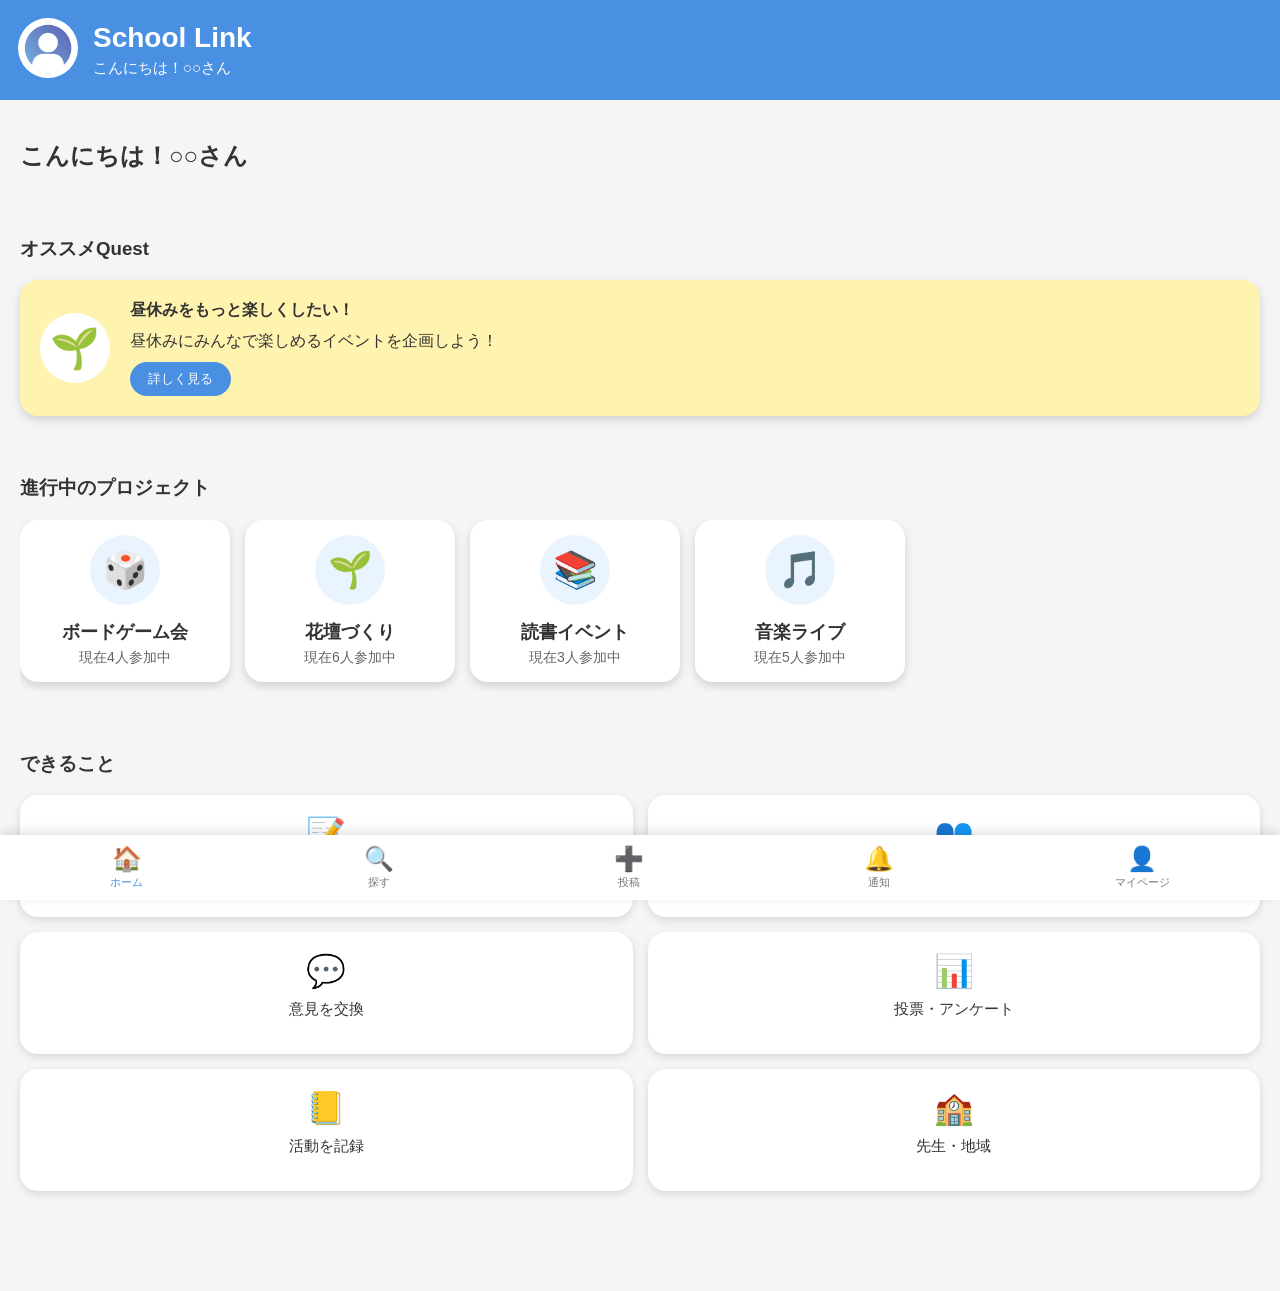
==== home.html @ 44b57c44 "Add files via upload" ====
<!DOCTYPE html>
<html lang="ja">

<head>
    <meta charset="UTF-8">
    <meta name="viewport" content="width=device-width, initial-scale=1.0">

    <title>School Link</title>

    <link rel="stylesheet" href="style.css">
</head>

<body>

<header>

    <div class="profile">

        <img src="images/user.png" alt="プロフィール">

    </div>

    <div class="title">

        <h1>School Link</h1>

        <p>こんにちは！○○さん</p>

    </div>

</header>

<main>

    <section class="greeting">
        <h2>こんにちは！○○さん</h2>
    </section>

    <section class="recommend">

    <h3>オススメQuest</h3>

    <div class="quest-card">

        <div class="quest-image">
            🌱
        </div>

        <div class="quest-text">

            <h4>昼休みをもっと楽しくしたい！</h4>

            <p>
                昼休みにみんなで楽しめるイベントを企画しよう！
            </p>

            <button>
                詳しく見る
            </button>

        </div>

    </div>

</section>

   <section class="projects">

    <h3>進行中のプロジェクト</h3>

    <div class="project-list">

        <div class="project-card">

            <div class="project-image">🎲</div>

            <h4>ボードゲーム会</h4>

            <p>現在4人参加中</p>

        </div>

        <div class="project-card">

            <div class="project-image">🌱</div>

            <h4>花壇づくり</h4>

            <p>現在6人参加中</p>

        </div>

        <div class="project-card">

            <div class="project-image">📚</div>

            <h4>読書イベント</h4>

            <p>現在3人参加中</p>

        </div>

        <div class="project-card">

         <div class="project-image">🎵</div>

         <h4>音楽ライブ</h4>

         <p>現在5人参加中</p>

        </div>

    </div>

</section>

<section class="menu">

    <h3>できること</h3>

    <div class="menu-grid">

        <a href="pages/post.html" class="menu-card">
            📝
            <p>Questを投稿</p>
        </a>

        <a href="pages/recruit.html" class="menu-card">
            👥
            <p>仲間を集める</p>
        </a>

        <a href="pages/discussion.html" class="menu-card">
            💬
            <p>意見を交換</p>
        </a>

        <a href="pages/vote.html" class="menu-card">
            📊
            <p>投票・アンケート</p>
        </a>

        <a href="pages/record.html" class="menu-card">
            📒
            <p>活動を記録</p>
        </a>

        <a href="pages/connect.html" class="menu-card">
            🏫
            <p>先生・地域</p>
        </a>

    </div>

</section>

</main>

<nav>

    <a href="index.html" class="active">
        <span>🏠</span>
        <small>ホーム</small>
    </a>

    <a href="pages/search.html">
        <span>🔍</span>
        <small>探す</small>
    </a>

    <a href="pages/post.html">
        <span>➕</span>
        <small>投稿</small>
    </a>

    <a href="pages/notice.html">
        <span>🔔</span>
        <small>通知</small>
    </a>

    <a href="pages/mypage.html">
        <span>👤</span>
        <small>マイページ</small>
    </a>

</nav>

<script src="script.js"></script>

</body>

</html>
---- style.css ----
/* 全体 */
body{
    margin:0;
    font-family:"Yu Gothic","Meiryo",sans-serif;
    background:#f5f5f5;
    color:#333;
}

/* ヘッダー */
header{
    background:#4A90E2;
    color:white;
    display:flex;
    align-items:center;
    gap:15px;
    padding:18px;

}

.profile img{

    width:60px;
    height:60px;
    border-radius:50%;
    object-fit:cover;
    background:white;

}

.title h1{

    margin:0;
    font-size:28px;

}

.title p{

    margin-top:5px;
    margin-bottom:0;
    font-size:15px;

}


/* 各エリア */
section{
    padding:20px;
}

/* あいさつ */
.greeting h2{
    margin-bottom:5px;
}

.greeting p{
    color:#666;
}

/* Questカード */
.quest-card{

    background:#FFF3B0;

    border-radius:18px;

    padding:20px;

    display:flex;

    gap:20px;

    align-items:center;

    box-shadow:0 4px 10px rgba(0,0,0,.15);

}

.quest-card h4{
    margin-top:0;
}

.quest-image{

    width:70px;

    height:70px;

    background:white;

    border-radius:50%;

    display:flex;

    justify-content:center;

    align-items:center;

    font-size:40px;

}

.quest-text{

    flex:1;

}

.quest-text h4{

    margin:0;

}

.quest-text p{

    margin:10px 0;

}

.quest-text button{

    background:#4A90E2;

    color:white;

    border:none;

    border-radius:20px;

    padding:8px 18px;

    cursor:pointer;

}

/* プロジェクト一覧 */
.project-list{

    display:flex;

    gap:15px;

    overflow-x:auto;

    scroll-behavior:smooth;

    padding-bottom:10px;

    -webkit-overflow-scrolling:touch;

}

.project-list::-webkit-scrollbar{

    display:none;

}

/* プロジェクトカード */
.project-card{

    min-width:180px;

    background:white;

    border-radius:18px;

    padding:15px;

    box-shadow:0 4px 10px rgba(0,0,0,.15);

    flex-shrink:0;

    text-align:center;

}

.project-image{

    width:70px;

    height:70px;

    margin:0 auto 15px;

    background:#EAF4FF;

    border-radius:50%;

    display:flex;

    justify-content:center;

    align-items:center;

    font-size:36px;

}

.project-card h4{

    margin:10px 0 5px;

    font-size:18px;

}

.project-card p{

    margin:0;

    color:#666;

    font-size:14px;

}

/* ===== 下部ナビ ===== */

nav{

    position:fixed;

    bottom:0;

    left:0;

    width:100%;

    background:white;

    display:flex;

    justify-content:space-around;

    align-items:center;

    padding:10px 0;

    box-shadow:0 -3px 10px rgba(0,0,0,.12);

}

nav a{

    display:flex;

    flex-direction:column;

    align-items:center;

    text-decoration:none;

    color:#777;

    font-size:13px;

}

nav span{

    font-size:24px;

    margin-bottom:3px;

}

nav a.active{

    color:#4A90E2;

}

/* ===== できること ===== */

.menu{

    padding-bottom:100px;

}

.menu-grid{

    display:grid;

    grid-template-columns:repeat(2,1fr);

    gap:15px;

}

.menu-card{

    background:white;

    border-radius:18px;

    padding:20px;

    text-align:center;

    text-decoration:none;

    color:#333;

    box-shadow:0 3px 8px rgba(0,0,0,.12);

    font-size:32px;

}

.menu-card p{

    font-size:15px;

    margin-top:10px;

}
/* ===== 入力フォーム ===== */

.form-card{

    background:white;

    border-radius:18px;

    padding:20px;

    box-shadow:0 3px 10px rgba(0,0,0,.12);

}

.form-card label{

    display:block;

    margin-top:15px;

    margin-bottom:8px;

    font-weight:bold;

}

.form-card input,
.form-card textarea{

    width:100%;

    padding:12px;

    border:1px solid #ccc;

    border-radius:10px;

    box-sizing:border-box;

    font-size:15px;

}

.form-card textarea{

    height:120px;

    resize:none;

}

.main-button{

    width:100%;

    margin-top:20px;

    background:#4A90E2;

    color:white;

    border:none;

    border-radius:12px;

    padding:15px;

    font-size:16px;

}

/* ---------- Splash ---------- */

.splash{

    display:flex;

    justify-content:center;

    align-items:center;

    height:100vh;

    background:white;

    transition:opacity .3s;

}

.splash-container{

    text-align:center;

}

.logo{

    width:120px;

    margin-bottom:20px;

}

.splash h1{

    font-size:36px;

    color:#2F5F88;

    margin:0;

}

.fade{

    opacity:0;

}
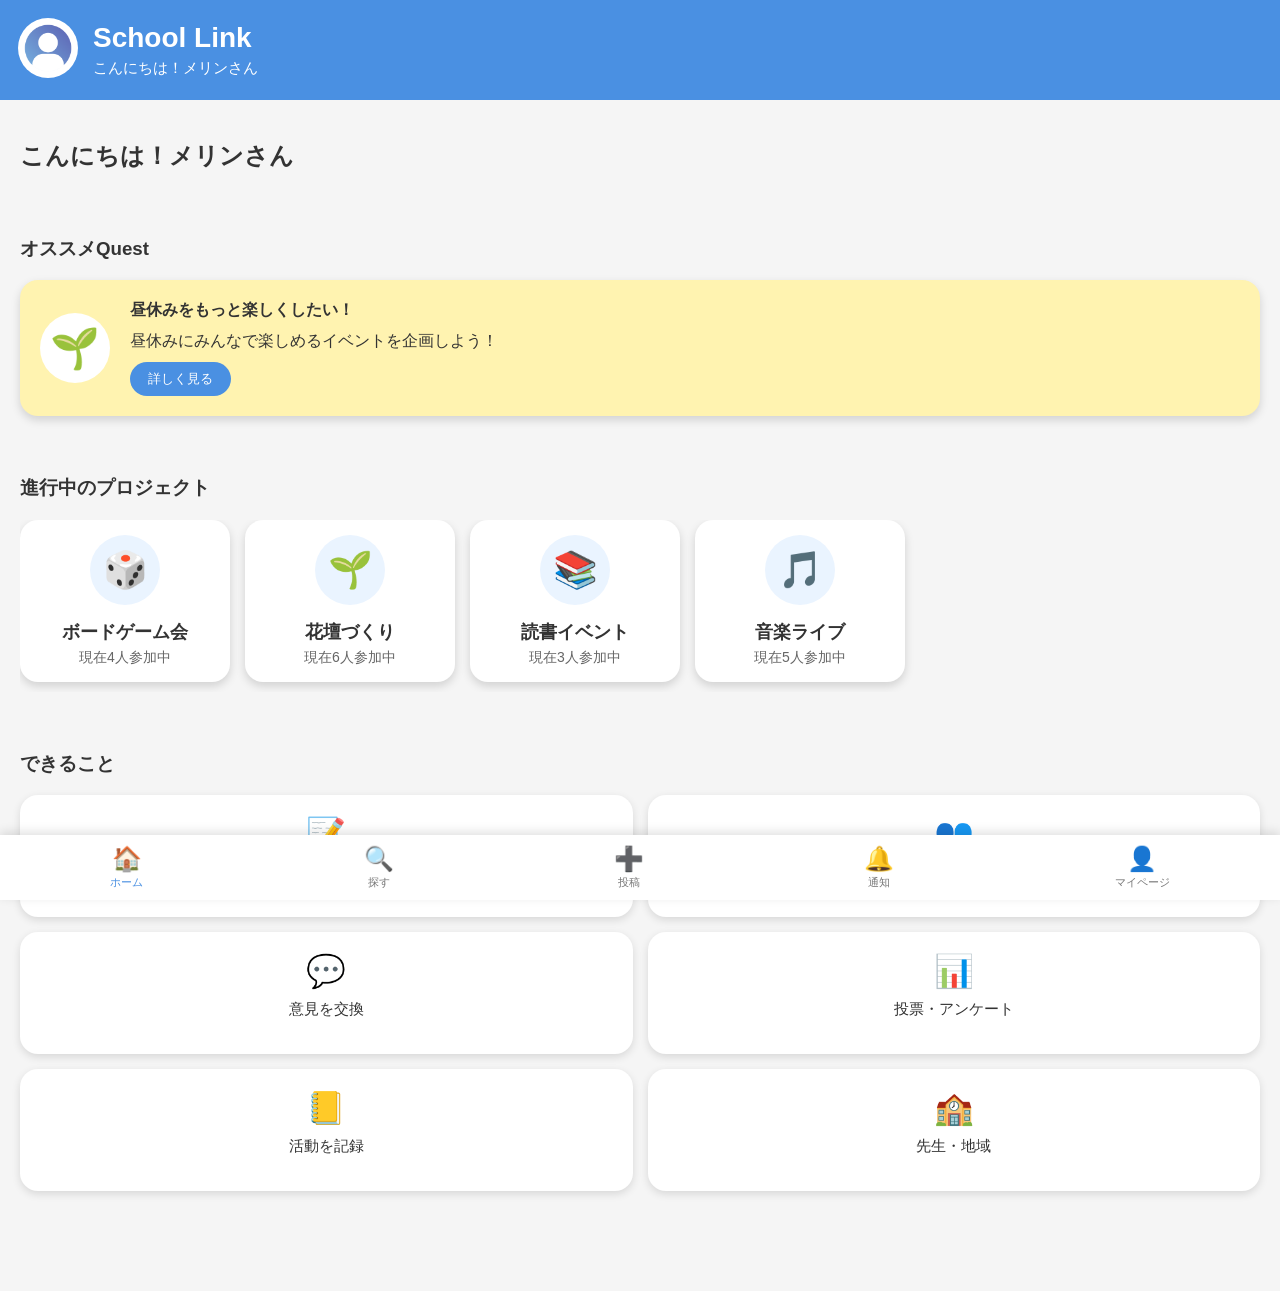
==== commit c76b2a8f: "Add files via upload" ====
--- a/home.html
+++ b/home.html
@@ -24,7 +24,7 @@
 
         <h1>School Link</h1>
 
-        <p>こんにちは！○○さん</p>
+        <p>こんにちは！メリンさん</p>
 
     </div>
 
@@ -33,7 +33,7 @@
 <main>
 
     <section class="greeting">
-        <h2>こんにちは！○○さん</h2>
+        <h2>こんにちは！メリンさん</h2>
     </section>
 
     <section class="recommend">
--- a/style.css
+++ b/style.css
@@ -325,7 +325,7 @@
 
     border-radius:18px;
 
-    padding:20px;
+    padding:20px 20px 40px 20px;
 
     box-shadow:0 3px 10px rgba(0,0,0,.12);
 
@@ -370,68 +370,468 @@
 
 .main-button{
 
+    display:block;
+
     width:100%;
 
-    margin-top:20px;
+    padding:15px;
+
+    margin:15px 0 0 0;
 
     background:#4A90E2;
 
     color:white;
 
+    text-align:center;
+
+    text-decoration:none;
+
+    border-radius:12px;
+
+    font-size:18px;
+
+    box-sizing:border-box;
+
+}
+
+/* ---------- Splash ---------- */
+
+.splash{
+
+    display:flex;
+
+    justify-content:center;
+
+    align-items:center;
+
+    height:100vh;
+
+    background:white;
+
+    transition:opacity .3s;
+
+}
+
+.splash-container{
+
+    text-align:center;
+
+}
+
+.logo{
+
+    width:120px;
+
+    margin-bottom:20px;
+
+}
+
+.splash h1{
+
+    font-size:36px;
+
+    color:#2F5F88;
+
+    margin:0;
+
+}
+
+.fade{
+
+    opacity:0;
+
+}
+/* 投稿画面 */
+
+.form-card{
+
+    background:white;
+
+    border-radius:18px;
+
+    padding:20px;
+
+    box-shadow:0 2px 10px rgba(0,0,0,.12);
+
+}
+
+.form-card label{
+
+    display:block;
+
+    margin-top:15px;
+
+    margin-bottom:8px;
+
+    font-weight:bold;
+
+}
+
+.form-card input,
+.form-card textarea,
+.form-card select{
+
+    width:100%;
+
+    padding:12px;
+
+    border:1px solid #ddd;
+
+    border-radius:10px;
+
+    font-size:16px;
+
+    box-sizing:border-box;
+
+}
+
+.form-card textarea{
+
+    width:100%;
+
+    height:140px;
+
+    resize:none;
+
+    margin-bottom:20px;
+
+    box-sizing:border-box;
+
+}
+
+.main-button{
+
+    width:100%;
+
+    margin-top:25px;
+
+    background:#4A90E2;
+
+    color:white;
+
     border:none;
 
     border-radius:12px;
 
     padding:15px;
 
+    font-size:18px;
+
+    cursor:pointer;
+
+    transition:.2s;
+
+}
+
+.main-button:hover{
+
+    transform:scale(1.02);
+
+}
+
+.main-button:active{
+
+    transform:scale(.98);
+
+}
+/* 投稿完了 */
+
+.success-card{
+
+    background:white;
+
+    border-radius:20px;
+
+    padding:35px;
+
+    margin-top:40px;
+
+    text-align:center;
+
+    box-shadow:0 3px 12px rgba(0,0,0,.15);
+
+}
+
+.success-icon{
+
+    font-size:70px;
+
+    margin-bottom:20px;
+
+}
+
+.success-card h2{
+
+    color:#4A90E2;
+
+    margin-bottom:15px;
+
+}
+
+.success-card p{
+
+    color:#666;
+
+    margin-bottom:30px;
+
+}
+
+/* 仲間募集 */
+
+.recruit-card{
+
+    background:white;
+
+    border-radius:18px;
+
+    padding:20px;
+
+    margin-bottom:20px;
+
+    box-shadow:0 2px 10px rgba(0,0,0,.12);
+
+}
+
+.recruit-card h3{
+
+    margin-top:0;
+
+}
+
+.recruit-card p{
+
+    color:#666;
+
+    margin-bottom:20px;
+
+}
+
+/* ===== 探す画面 ===== */
+
+.search-box{
+    padding:15px;
+}
+
+.search-box input{
+    width:100%;
+    padding:12px;
+    border:1px solid #ccc;
+    border-radius:10px;
     font-size:16px;
-
-}
-
-/* ---------- Splash ---------- */
-
-.splash{
-
-    display:flex;
-
-    justify-content:center;
-
-    align-items:center;
-
-    height:100vh;
-
-    background:white;
-
-    transition:opacity .3s;
-
-}
-
-.splash-container{
-
+}
+
+.category{
+    display:flex;
+    overflow-x:auto;
+    gap:10px;
+    padding:0 15px 15px;
+}
+
+.category button{
+    border:none;
+    background:#eee;
+    border-radius:20px;
+    padding:8px 16px;
+    cursor:pointer;
+    white-space:nowrap;
+}
+
+.category .active{
+    background:#4A90E2;
+    color:white;
+}
+
+.recruit-list{
+    padding:0 15px 90px;
+}
+
+.recruit-card{
+    background:white;
+    border-radius:15px;
+    padding:15px;
+    margin-bottom:15px;
+    box-shadow:0 2px 8px rgba(0,0,0,.1);
+}
+
+.recruit-card h3{
+    margin-bottom:10px;
+}
+
+.recruit-card p{
+    color:#555;
+    margin-bottom:15px;
+    line-height:1.5;
+}
+
+.info{
+    display:flex;
+    justify-content:space-between;
+    font-size:14px;
+    color:#666;
+    margin-bottom:8px;
+}
+
+.tag{
+    display:inline-block;
+    margin-top:8px;
+    background:#EAF3FF;
+    color:#4A90E2;
+    padding:5px 12px;
+    border-radius:15px;
+    font-size:13px;
+}
+/* ===== 通知 ===== */
+
+.notice-list{
+
+    padding:15px 15px 90px;
+
+}
+
+.notice-card{
+
+    display:flex;
+
+    gap:15px;
+
+    background:white;
+
+    border-radius:15px;
+
+    padding:15px;
+
+    margin-bottom:15px;
+
+    box-shadow:0 2px 8px rgba(0,0,0,.1);
+
+}
+
+.notice-icon{
+
+    font-size:30px;
+
+}
+
+.notice-text{
+
+    flex:1;
+
+}
+
+.notice-text h3{
+
+    margin-bottom:8px;
+
+    font-size:16px;
+
+}
+
+.notice-text p{
+
+    color:#555;
+
+    margin-bottom:8px;
+
+    line-height:1.5;
+
+}
+
+.notice-text small{
+
+    color:#999;
+
+}
+/* ===== マイページ ===== */
+
+.profile-card{
+
+    background:white;
+    margin:20px 15px;
+    padding:25px;
+    border-radius:20px;
     text-align:center;
-
-}
-
-.logo{
-
-    width:120px;
-
-    margin-bottom:20px;
-
-}
-
-.splash h1{
-
-    font-size:36px;
-
-    color:#2F5F88;
-
-    margin:0;
-
-}
-
-.fade{
-
-    opacity:0;
+    box-shadow:0 2px 8px rgba(0,0,0,.1);
+
+}
+
+.profile-icon{
+
+    font-size:70px;
+    margin-bottom:10px;
+
+}
+
+.profile-card h2{
+
+    margin-bottom:5px;
+
+}
+
+.profile-message{
+
+    margin-top:15px;
+    color:#666;
+    line-height:1.6;
+
+}
+
+.status-card{
+
+    display:flex;
+    justify-content:space-around;
+    background:white;
+    margin:0 15px 20px;
+    padding:20px;
+    border-radius:15px;
+    box-shadow:0 2px 8px rgba(0,0,0,.1);
+
+}
+
+.status-card div{
+
+    text-align:center;
+
+}
+
+.status-card strong{
+
+    display:block;
+    font-size:24px;
+    color:#4A90E2;
+
+}
+
+.status-card span{
+
+    font-size:14px;
+    color:#666;
+
+}
+
+.section-title{
+
+    margin:20px 15px 10px;
+
+}
+
+.mini-card{
+
+    background:white;
+    margin:10px 15px;
+    padding:15px;
+    border-radius:15px;
+    box-shadow:0 2px 8px rgba(0,0,0,.1);
+
+}
+
+.mini-card h3{
+
+    margin-bottom:8px;
+
+}
+
+.mini-card small{
+
+    color:#666;
 
 }
